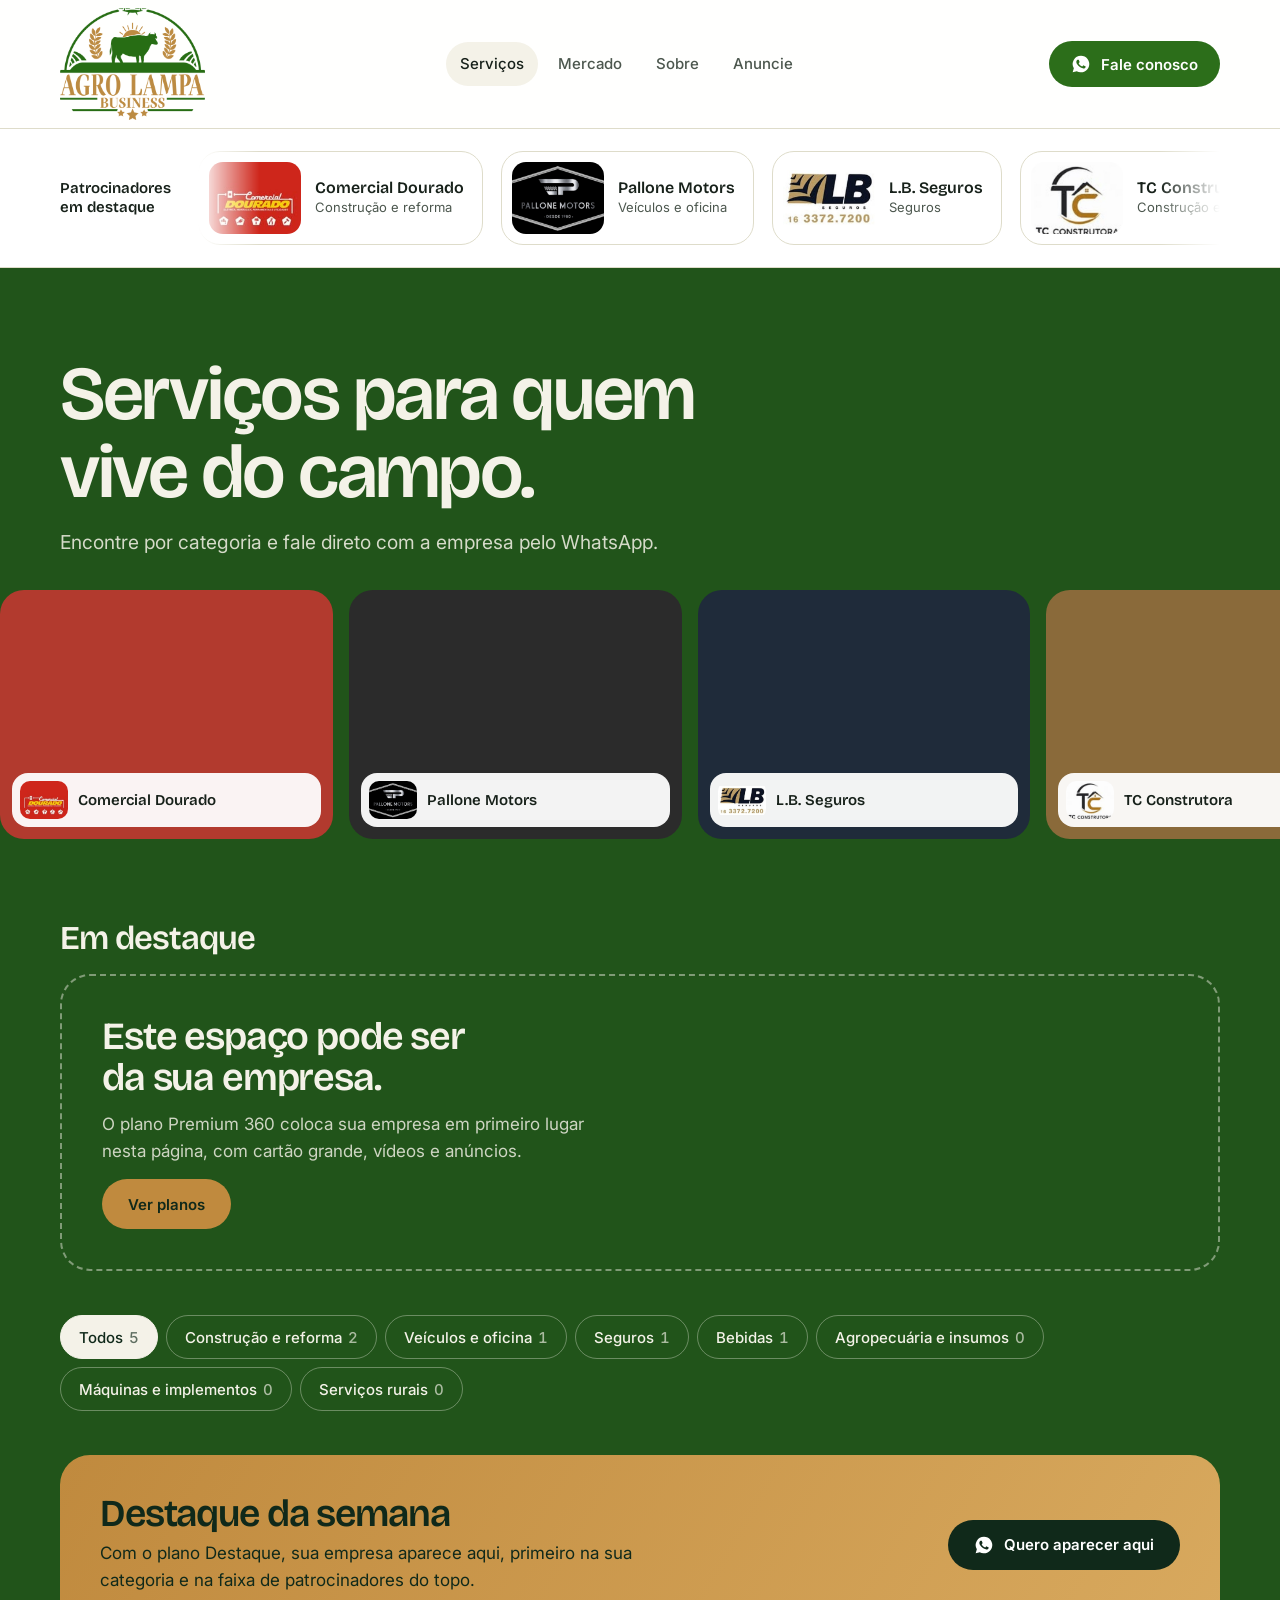
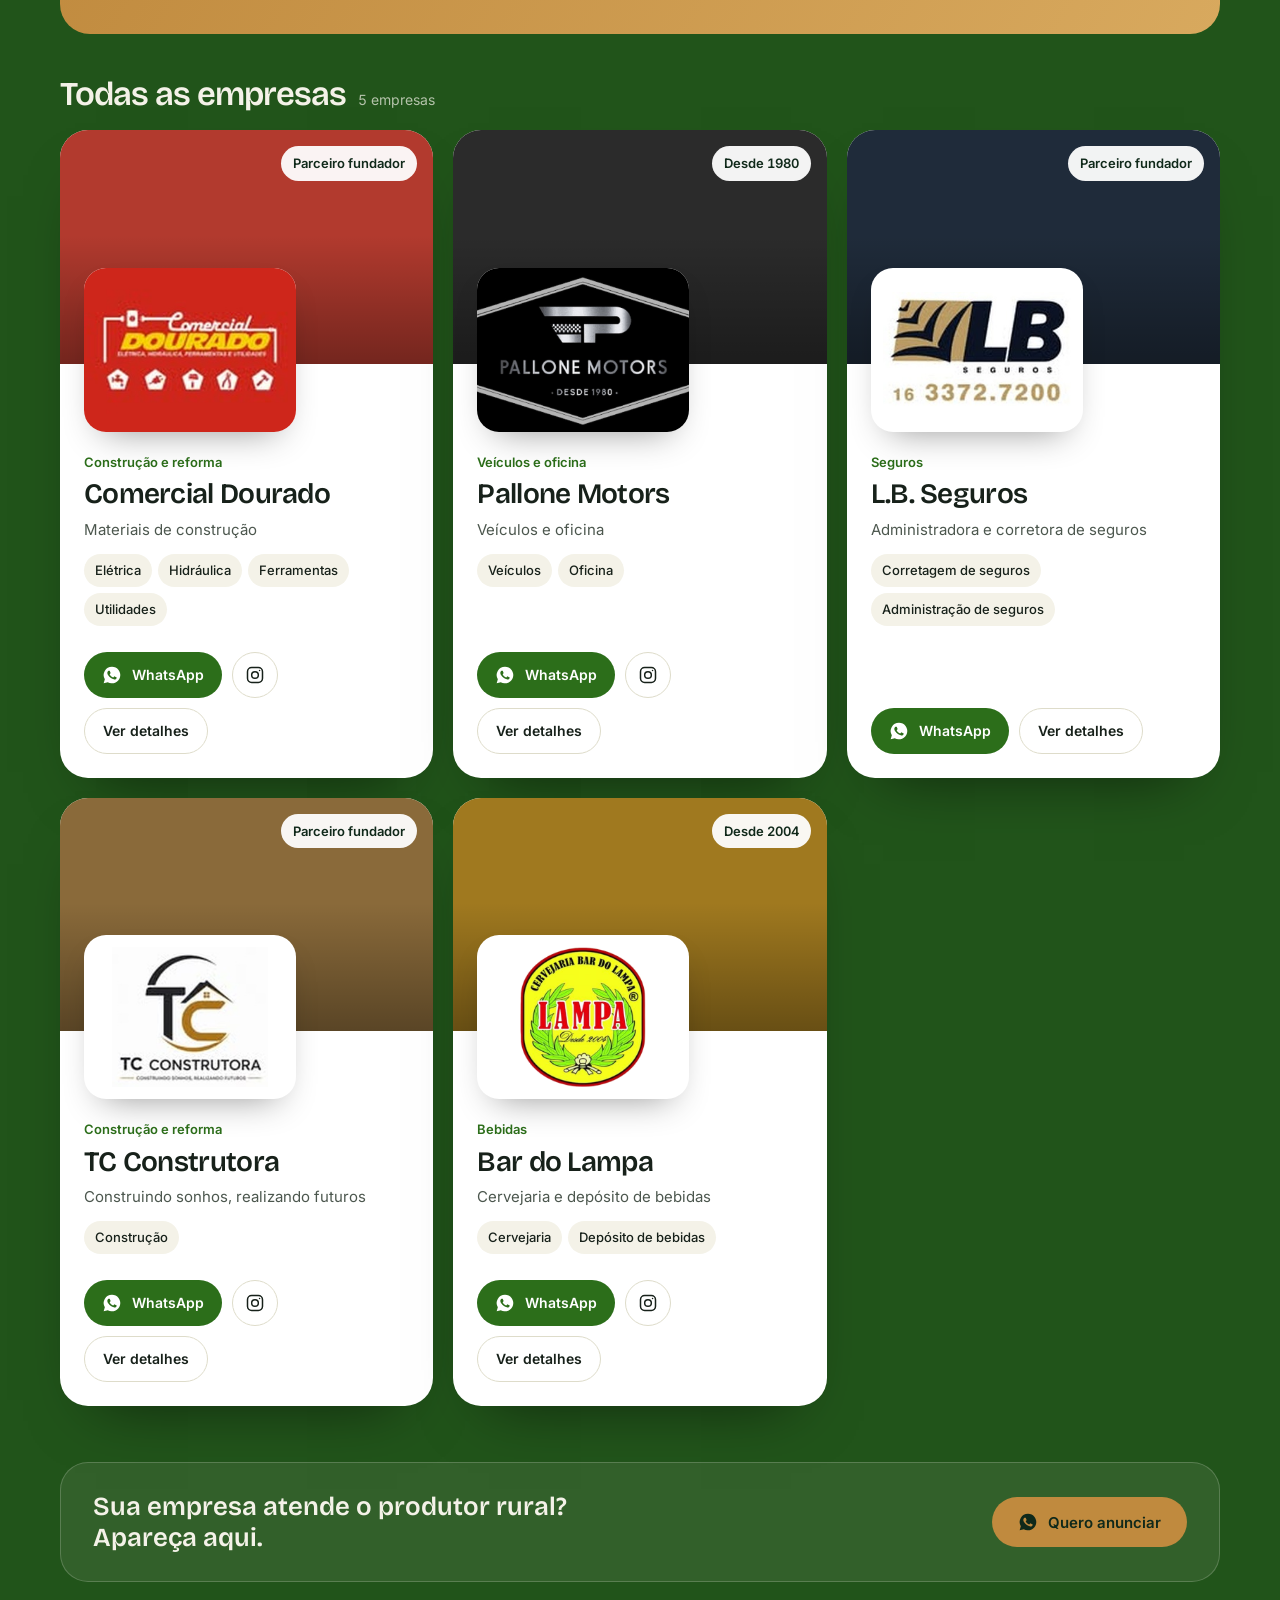
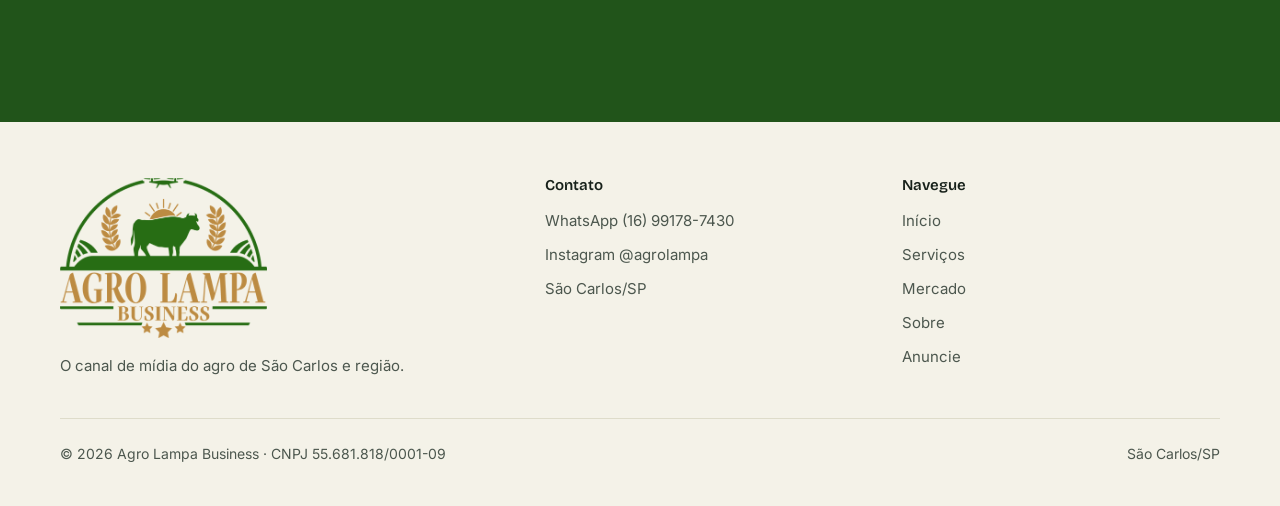
==== servicos.html @ 6b7b5abd "Site em várias páginas: início com carrossel e categorias, /servicos com patrocinadores e fotos, /me" ====
<!doctype html>
<html lang="pt-BR">
<head>
<meta charset="utf-8">
<meta name="viewport" content="width=device-width, initial-scale=1">
<title>Serviços — Agro Lampa Business</title>
<meta name="description" content="Empresas de São Carlos que atendem o produtor rural, por categoria: construção, veículos, seguros, bebidas e mais. Fale direto pelo WhatsApp.">
<meta property="og:title" content="Serviços — Agro Lampa Business">
<meta property="og:description" content="Empresas de São Carlos que atendem o produtor rural, por categoria: construção, veículos, seguros, bebidas e mais. Fale direto pelo WhatsApp.">
<meta property="og:url" content="https://www.agrolampa.com.br/servicos">
<meta property="og:type" content="website">
<meta property="og:image" content="https://www.agrolampa.com.br/img/logo.png">
<meta name="theme-color" content="#ffffff">
<link rel="canonical" href="https://www.agrolampa.com.br/servicos">
<link rel="icon" type="image/png" href="img/logo.png">
<link rel="preconnect" href="https://fonts.googleapis.com">
<link rel="preconnect" href="https://fonts.gstatic.com" crossorigin>
<link href="https://fonts.googleapis.com/css2?family=Bricolage+Grotesque:opsz,wght@12..96,400;12..96,500;12..96,600;12..96,700&family=Inter:wght@400;500;600&display=swap" rel="stylesheet">
<link rel="stylesheet" href="sites-incriveis.css">
<link rel="stylesheet" href="estilo.css">
<script src="sites-incriveis.js" defer></script>
</head>
<body>
<svg width="0" height="0" style="position:absolute" aria-hidden="true">
  <symbol id="i-zap" viewBox="0 0 24 24"><path fill="currentColor" d="M12 2a10 10 0 0 0-8.6 15.1L2 22l5-1.3A10 10 0 1 0 12 2Zm5.3 14.1c-.2.6-1.3 1.2-1.8 1.2-.5.1-1 .1-3.3-.8-2.8-1.1-4.5-3.9-4.7-4.1-.1-.2-1.1-1.5-1.1-2.9s.7-2.1 1-2.4c.3-.3.6-.3.8-.3h.6c.2 0 .4 0 .6.5l.8 2c.1.2.1.4 0 .5l-.4.6-.4.4c-.1.2-.3.3-.1.6.2.3.8 1.3 1.6 2.1 1.1 1 2 1.3 2.3 1.4.3.1.5.1.6-.1l.8-1c.2-.3.4-.2.6-.1l1.9.9c.3.1.5.2.5.3.1.2.1.7-.2 1.2Z"/></symbol>
  <symbol id="i-insta" viewBox="0 0 24 24"><g fill="none" stroke="currentColor" stroke-width="1.8"><rect x="3" y="3" width="18" height="18" rx="5"/><circle cx="12" cy="12" r="4"/><circle cx="17.5" cy="6.5" r=".9" fill="currentColor" stroke="none"/></g></symbol>
  <symbol id="i-tel" viewBox="0 0 24 24"><path fill="none" stroke="currentColor" stroke-width="1.8" stroke-linejoin="round" d="M5 4h4l2 5-2.5 1.5a11 11 0 0 0 5 5L15 13l5 2v4a2 2 0 0 1-2 2A16 16 0 0 1 3 6a2 2 0 0 1 2-2Z"/></symbol>
  <symbol id="i-mail" viewBox="0 0 24 24"><g fill="none" stroke="currentColor" stroke-width="1.8"><rect x="3" y="5" width="18" height="14" rx="3"/><path d="m4 7 8 6 8-6"/></g></symbol>
  <symbol id="i-seta" viewBox="0 0 24 24"><path fill="none" stroke="currentColor" stroke-width="2" stroke-linecap="round" stroke-linejoin="round" d="M5 12h14M13 6l6 6-6 6"/></symbol>
  <symbol id="i-x" viewBox="0 0 24 24"><path fill="none" stroke="currentColor" stroke-width="2" stroke-linecap="round" d="M6 6l12 12M18 6 6 18"/></symbol>
  <symbol id="i-ok" viewBox="0 0 24 24"><path fill="none" stroke="currentColor" stroke-width="2.2" stroke-linecap="round" stroke-linejoin="round" d="m5 12 5 5L20 7"/></symbol>
</svg>

<header class="topo">
  <div class="wrap">
    <a class="marca" href="index.html" aria-label="Agro Lampa Business — início"><img src="img/logo.png" alt="Agro Lampa Business" width="162" height="112"></a>
    <nav aria-label="Principal">
      <ul class="menu">
        <li><a href="servicos.html" aria-current="page">Serviços</a></li>
        <li><a href="mercado.html">Mercado</a></li>
        <li><a href="sobre.html">Sobre</a></li>
        <li><a href="sobre.html#anuncie">Anuncie</a></li>
      </ul>
    </nav>
    <a class="btn btn-folha" href="https://wa.me/5516991787430?text=Ol%C3%A1!%20Vim%20pelo%20site%20do%20Agro%20Lampa." target="_blank" rel="noopener"><svg class="icone"><use href="#i-zap"/></svg>Fale conosco</a>
  </div>
</header>

<main>
<section class="faixa-patro" aria-label="Patrocinadores">
  <div class="wrap">
    <p class="faixa-rotulo">Patrocinadores em destaque</p>
    <div class="faixa-janela"><div class="faixa-trilha" id="faixa-trilha"></div></div>
  </div>
</section>

<section class="cabeca">
  <div class="wrap">
    <h1 data-fx="palavras">Serviços para quem vive do campo.</h1>
    <p data-fx="subir" data-fx-atraso="300">Encontre por categoria e fale direto com a empresa pelo WhatsApp.</p>
  </div>
</section>
<div class="fotos-passando" aria-label="Fotos dos parceiros"><div class="trilha-fotos" id="trilha-fotos"></div></div>

<section class="servicos" id="servicos">
  <div class="wrap">
    <div class="bloco-destaque" id="bloco-destaque"></div>
    <div class="filtros" id="filtros" role="group" aria-label="Filtrar por categoria"></div>
    <div class="meio" id="meio-destaque"></div>
    <div class="titulo-bloco"><h3 id="titulo-lista">Todas as empresas</h3><span id="conta-lista"></span></div>
    <div id="lista-servicos"></div>
    <div class="convite">
      <p>Sua empresa atende o produtor rural? Apareça aqui.</p>
      <a class="btn btn-ouro" href="https://wa.me/5516991787430?text=Ol%C3%A1!%20Quero%20anunciar%20minha%20empresa%20no%20Agro%20Lampa." target="_blank" rel="noopener"><svg class="icone"><use href="#i-zap"/></svg>Quero anunciar</a>
    </div>
  </div>
</section>
</main>

<footer class="rodape">
  <div class="wrap">
    <div>
      <img src="img/logo.png" alt="Agro Lampa Business" width="174" height="120">
      <p>O canal de mídia do agro de São Carlos e região.</p>
    </div>
    <div>
      <h4>Contato</h4>
      <ul>
        <li><a href="https://wa.me/5516991787430" target="_blank" rel="noopener">WhatsApp (16) 99178-7430</a></li>
        <li><a href="https://instagram.com/agrolampa" target="_blank" rel="noopener">Instagram @agrolampa</a></li>
        <li>São Carlos/SP</li>
      </ul>
    </div>
    <div>
      <h4>Navegue</h4>
      <ul>
        <li><a href="index.html">Início</a></li>
        <li><a href="servicos.html">Serviços</a></li>
        <li><a href="mercado.html">Mercado</a></li>
        <li><a href="sobre.html">Sobre</a></li>
        <li><a href="sobre.html#anuncie">Anuncie</a></li>
      </ul>
    </div>
    <div class="base">
      <span>© 2026 Agro Lampa Business · CNPJ 55.681.818/0001-09</span>
      <span>São Carlos/SP</span>
    </div>
  </div>
</footer>

<a class="zap-fixo" href="https://wa.me/5516991787430?text=Ol%C3%A1!%20Vim%20pelo%20site%20do%20Agro%20Lampa." target="_blank" rel="noopener" aria-label="Falar no WhatsApp"><svg><use href="#i-zap"/></svg></a>
<div id="fichas"></div>
<script src="parceiros.js"></script>
<script src="site.js"></script>
</body>
</html>
---- sites-incriveis.css ----
/*!
 * Sites Incríveis — estilos do motor
 * © 2026 Enzo Barbatto — Sparo Automações. Uso conforme LICENCA.md.
 */
[data-fx="surgir"],
[data-fx="subir"],
[data-fx="esquerda"],
[data-fx="direita"],
[data-fx="crescer"] {
  opacity: 0;
  transition: opacity 0.9s cubic-bezier(0.22, 1, 0.36, 1),
              transform 0.9s cubic-bezier(0.22, 1, 0.36, 1);
  will-change: opacity, transform;
}
[data-fx="subir"]    { transform: translateY(36px); }
[data-fx="esquerda"] { transform: translateX(-48px); }
[data-fx="direita"]  { transform: translateX(48px); }
[data-fx="crescer"]  { transform: scale(0.92); }
[data-fx].fx-em-cena { opacity: 1; transform: none; }

[data-fx="palavras"] .fx-palavra {
  display: inline-block;
  opacity: 0;
  transform: translateY(0.6em);
  transition: opacity 0.55s ease-out, transform 0.55s cubic-bezier(0.22, 1, 0.36, 1);
}
[data-fx="palavras"].fx-em-cena .fx-palavra { opacity: 1; transform: none; }
[data-fx="palavras"] { opacity: 1; }

[data-fx="digitar"] { opacity: 1; }
.fx-digitando::after {
  content: "";
  display: inline-block;
  width: 0.08em;
  height: 1em;
  margin-left: 0.06em;
  background: currentColor;
  vertical-align: -0.12em;
  animation: fx-cursor 0.8s steps(2, jump-none) infinite;
}
@keyframes fx-cursor { 50% { opacity: 0; } }

[data-fx="contar"] { opacity: 1; font-variant-numeric: tabular-nums; }

[data-fx-fixa] { position: relative; }
.fx-palco {
  position: sticky;
  top: 0;
  height: 100vh;
  height: 100dvh;
  overflow: hidden;
  display: flex;
  align-items: center;
  justify-content: center;
}
[data-fx="trilho"] { display: flex; flex-wrap: nowrap; will-change: transform; }
[data-fx="rolar-video"] { width: 100%; height: 100%; object-fit: cover; }

[data-fx-etapas] .fx-etapa { opacity: 0; transition: opacity 0.45s ease; }
[data-fx-etapas="2"][data-etapa="1"] .fx-etapa:nth-of-type(1),
[data-fx-etapas="2"][data-etapa="2"] .fx-etapa:nth-of-type(2),
[data-fx-etapas="3"][data-etapa="1"] .fx-etapa:nth-of-type(1),
[data-fx-etapas="3"][data-etapa="2"] .fx-etapa:nth-of-type(2),
[data-fx-etapas="3"][data-etapa="3"] .fx-etapa:nth-of-type(3),
[data-fx-etapas="4"][data-etapa="1"] .fx-etapa:nth-of-type(1),
[data-fx-etapas="4"][data-etapa="2"] .fx-etapa:nth-of-type(2),
[data-fx-etapas="4"][data-etapa="3"] .fx-etapa:nth-of-type(3),
[data-fx-etapas="4"][data-etapa="4"] .fx-etapa:nth-of-type(4),
[data-fx-etapas="5"][data-etapa="1"] .fx-etapa:nth-of-type(1),
[data-fx-etapas="5"][data-etapa="2"] .fx-etapa:nth-of-type(2),
[data-fx-etapas="5"][data-etapa="3"] .fx-etapa:nth-of-type(3),
[data-fx-etapas="5"][data-etapa="4"] .fx-etapa:nth-of-type(4),
[data-fx-etapas="5"][data-etapa="5"] .fx-etapa:nth-of-type(5) { opacity: 1; }

.fx-fundo-ativo body {
  background: var(--fx-fundo, inherit);
  color: var(--fx-tinta, inherit);
  transition: background 0.7s ease, color 0.7s ease;
}

[data-fx-paralaxe],
[data-fx-mouse],
[data-fx-x], [data-fx-y], [data-fx-escala], [data-fx-giro], [data-fx-opacidade] { will-change: transform; }
[data-fx-mouse] { transition: transform 0.25s ease-out; }

.fx-reduzido [data-fx] { opacity: 1 !important; transform: none !important; transition: none !important; }
.fx-reduzido [data-fx="palavras"] .fx-palavra { opacity: 1; transform: none; transition: none; }
.fx-reduzido .fx-palco { position: static; height: auto; overflow: visible; }
.fx-reduzido [data-fx-etapas] .fx-etapa {
  opacity: 1;
  position: static !important;
  grid-area: auto !important;
  margin: 24px 0;
}
.fx-reduzido [data-fx="trilho"] { flex-wrap: wrap; transform: none !important; }
---- estilo.css ----
/* Mundo: manhã no campo. Página clara e luminosa; o verde e o dourado do logo carregam a marca.
   Curva: foto → claro → amanhecer → campo verde (parceiros) → branco → claro → floresta → claro */
:root{
  --canvas:#f4f2e8; --branco:#ffffff; --tinta:#17211a; --tinta-suave:#4c574e; --linha:#dedcca;
  --folha:#2c6e1a; --folha-escura:#1f5212; --campo:#21541a; --floresta:#10291a;
  --ouro:#c08a3e; --ouro-claro:#f3e5c6; --creme-texto:#f4f2e8;
  --display:'Bricolage Grotesque', 'Segoe UI', system-ui, sans-serif;
  --sans:'Inter', ui-sans-serif, system-ui, -apple-system, 'Segoe UI', Roboto, sans-serif;
  --max:1240px; --gutter:clamp(16px,4vw,40px);
  --ease:cubic-bezier(.22,1,.36,1);
}
*{box-sizing:border-box;margin:0;padding:0}
html{scroll-behavior:smooth;scroll-padding-top:128px}
@media (prefers-reduced-motion:reduce){html{scroll-behavior:auto}}
body{background:var(--canvas);color:var(--tinta);font-family:var(--sans);font-size:17px;line-height:1.6;-webkit-font-smoothing:antialiased;overflow-x:hidden}
::selection{background:var(--ouro-claro);color:var(--floresta)}
img{display:block;max-width:100%}
main{overflow-x:clip}
a{color:inherit;text-underline-offset:4px}
:focus-visible{outline:3px solid var(--ouro);outline-offset:3px;border-radius:6px}
.wrap{max-width:var(--max);margin:0 auto;padding-left:max(var(--gutter), env(safe-area-inset-left,0px));padding-right:max(var(--gutter), env(safe-area-inset-right,0px))}
h1,h2,h3{font-family:var(--display);font-weight:600;letter-spacing:-.03em;line-height:1.02;text-wrap:balance}
h2{font-size:clamp(36px,5.2vw,68px)}
.lead{font-size:clamp(17px,1.5vw,20px);line-height:1.55;max-width:58ch;color:var(--tinta-suave)}
.icone{width:20px;height:20px;flex:none}

/* Botões */
.btn{display:inline-flex;align-items:center;justify-content:center;gap:10px;border-radius:100px;padding:14px 26px;min-height:50px;font:600 15px/1 var(--sans);text-decoration:none;border:0;cursor:pointer;transition:background .25s ease,transform .25s var(--ease),box-shadow .25s ease}
.btn:hover{transform:translateY(-2px)}
.btn-folha{background:var(--folha);color:#fff}
.btn-folha:hover{background:var(--folha-escura);box-shadow:0 10px 24px -10px rgba(31,82,18,.55)}
.btn-ouro{background:var(--ouro);color:var(--floresta)}
.btn-ouro:hover{background:#d39d52;box-shadow:0 10px 24px -10px rgba(192,138,62,.6)}
.btn-claro{background:rgba(255,255,255,.14);color:#fff;border:1px solid rgba(255,255,255,.55);backdrop-filter:blur(6px)}
.btn-claro:hover{background:rgba(255,255,255,.24)}
.btn-linha{background:transparent;color:var(--tinta);border:1px solid var(--linha)}
.btn-linha:hover{border-color:var(--tinta)}
.redondo{width:50px;min-width:50px;padding:0}

/* Cabeçalho branco com o logo original */
.topo{position:sticky;top:0;z-index:40;background:rgba(255,255,255,.94);backdrop-filter:saturate(1.4) blur(10px);border-bottom:1px solid var(--linha)}
.topo .wrap{display:flex;align-items:center;justify-content:space-between;gap:24px;height:128px}
.marca img{height:112px;width:auto;transition:transform .3s var(--ease)}
.marca:hover img{transform:scale(1.03)}
.menu{display:flex;gap:6px;list-style:none}
.menu a{display:block;padding:10px 14px;border-radius:100px;text-decoration:none;font-size:15px;font-weight:500;color:var(--tinta-suave);transition:background .2s ease,color .2s ease}
.menu a:hover{background:var(--canvas);color:var(--tinta)}
.topo .btn{min-height:46px;padding:12px 22px}
@media (max-width:920px){.menu{display:none}.topo .wrap{height:100px}.marca img{height:86px}.topo .btn{padding:10px 16px;font-size:14px;min-height:42px}}

/* 1 — Abertura */
.abertura{position:relative;min-height:min(820px,calc(100svh - 128px));display:flex;align-items:flex-end;overflow:hidden;color:#fff;background:linear-gradient(160deg,#6f7d45,#2f4a1d)}
.abertura-foto{position:absolute;inset:-10% 0;width:100%;height:120%;object-fit:cover}
.abertura::after{content:"";position:absolute;inset:auto 0 0;height:78%;background:linear-gradient(to top,rgba(9,24,12,.82),rgba(9,24,12,0));pointer-events:none}
.abertura .descer{bottom:18px}
.abertura .wrap{position:relative;z-index:1;width:100%;padding-block:clamp(48px,9vh,96px)}
.abertura h1{font-size:clamp(46px,7.4vw,104px);max-width:12ch;line-height:.98}
.abertura p{font-size:clamp(17px,1.6vw,21px);max-width:44ch;margin:24px 0 32px;color:rgba(255,255,255,.9)}
.acoes{display:flex;flex-wrap:wrap;gap:12px}

/* 2 — O que é */
.oque{padding-block:clamp(80px,11vw,140px)}
.oque-grade{display:grid;grid-template-columns:1fr 1fr;gap:clamp(40px,6vw,96px);align-items:center}
.oque h2{margin-bottom:24px;max-width:13ch}
.pilares{list-style:none;margin-top:40px;border-top:1px solid var(--linha)}
.pilares li{display:grid;grid-template-columns:52px 1fr;gap:18px;align-items:start;padding:22px 0;border-bottom:1px solid var(--linha)}
.pilares .ico{width:52px;height:52px;border-radius:16px;background:var(--branco);display:grid;place-items:center;color:var(--folha)}
.pilares .ico svg{width:24px;height:24px}
.pilares h3{font-size:22px;letter-spacing:-.02em;margin-bottom:4px}
.pilares p{color:var(--tinta-suave);font-size:16px}
.oque-midia{position:relative;border-radius:32px;overflow:hidden;aspect-ratio:4/5;max-width:100%;background:linear-gradient(160deg,#8a9a58,#3c5c22)}
.oque-midia img{width:100%;height:100%;object-fit:cover}
.selo-insta{position:absolute;left:20px;bottom:20px;right:20px;display:flex;align-items:center;gap:14px;background:rgba(255,255,255,.95);border-radius:20px;padding:14px 18px;text-decoration:none;box-shadow:0 18px 40px -20px rgba(0,0,0,.45)}
.selo-insta img{width:52px;height:52px;object-fit:contain}
.selo-insta b{display:block;font-size:16px}
.selo-insta span{font-size:14px;color:var(--tinta-suave)}
@media (max-width:900px){.oque-grade{grid-template-columns:1fr}.oque-midia{aspect-ratio:4/3}}

/* 3 — Amanhecer: foto real que clareia e sobe com a rolagem */
.amanhecer .fx-palco{display:block;background:#1d2a1c}
.nascer{position:absolute;inset:0;width:100%;height:100%;object-fit:cover;transform-origin:50% 70%;
  transform:translateY(calc((1 - var(--progresso,0)) * 10%)) scale(calc(1.22 - var(--progresso,0) * .22));
  filter:brightness(calc(.42 + var(--progresso,0) * .63)) saturate(calc(.7 + var(--progresso,0) * .45))}
.amanhecer .fx-palco::before{content:"";position:absolute;inset:0;z-index:1;pointer-events:none;
  background:linear-gradient(to bottom,rgba(10,22,14,.62),rgba(10,22,14,0) 45%);opacity:calc(1 - var(--progresso,0) * .45)}
.amanhecer .fx-palco::after{content:"";position:absolute;inset:auto 0 0;height:26%;z-index:1;pointer-events:none;background:linear-gradient(to bottom,rgba(33,84,26,0),var(--campo))}
.amanhecer .wrap{position:relative;z-index:3;padding-top:clamp(56px,12vh,120px);text-align:center;color:#fff}
.amanhecer h2{margin:0 auto;max-width:14ch;text-shadow:0 2px 30px rgba(0,0,0,.35)}
.amanhecer p{margin:20px auto 0;max-width:46ch;font-size:clamp(17px,1.5vw,20px);color:rgba(255,255,255,.9);text-shadow:0 1px 16px rgba(0,0,0,.4)}
.previa-logos{position:absolute;z-index:3;left:0;right:0;bottom:clamp(84px,14vh,130px);display:flex;justify-content:center;gap:clamp(10px,2vw,18px);flex-wrap:wrap;padding-inline:16px}
.previa-logos span{width:clamp(54px,8vw,96px);aspect-ratio:1;border-radius:20px;background:#fff;display:grid;place-items:center;padding:8px;box-shadow:0 16px 36px -16px rgba(0,0,0,.55);overflow:hidden}
.previa-logos span.cheio{padding:0}
.previa-logos img{width:100%;height:100%;object-fit:contain}
.previa-logos span.cheio img{object-fit:cover}
/* Seta pequena para descer */
.descer{position:absolute;z-index:4;left:50%;bottom:clamp(20px,4vh,36px);transform:translateX(-50%);display:flex;flex-direction:column;align-items:center;gap:6px;color:#fff;text-decoration:none;font-size:13px;font-weight:500;opacity:.9}
.descer svg{width:18px;height:18px;animation:descer 1.8s var(--ease) infinite}
.descer:hover{opacity:1}
@keyframes descer{0%,100%{transform:translateY(0)}50%{transform:translateY(5px)}}
@media (prefers-reduced-motion:reduce){.descer svg{animation:none}}
.fx-reduzido .amanhecer{--progresso:1}
.fx-reduzido .amanhecer .fx-palco{min-height:92vh;position:relative}

/* Detalhes do parceiro */
dialog.ficha{border:0;padding:0;border-radius:28px;width:min(640px,calc(100vw - 32px));max-height:calc(100svh - 32px);margin:auto;color:var(--tinta);background:var(--branco);box-shadow:0 40px 90px -30px rgba(0,0,0,.6)}
dialog.ficha::backdrop{background:rgba(10,24,14,.55);backdrop-filter:blur(4px)}
dialog.ficha[open]{animation:abrir .45s var(--ease)}
@keyframes abrir{from{opacity:0;transform:translateY(24px) scale(.98)}}
.ficha-topo{display:flex;align-items:center;gap:20px;padding:28px 28px 0}
.ficha-topo .p-logo{margin:0;width:132px;height:104px;box-shadow:none;border:1px solid var(--linha)}
.ficha-topo h3{font-size:30px}
.ficha-topo small{color:var(--tinta-suave);font-size:14px}
.ficha-corpo .chips li{background:var(--canvas)}
.ficha-corpo{padding:20px 28px 28px;display:grid;gap:18px}
.ficha-corpo p{color:var(--tinta-suave)}
.contatos{list-style:none;display:grid;gap:10px}
.contatos li{display:flex;align-items:center;gap:12px;padding:14px 16px;border-radius:16px;background:var(--canvas)}
.contatos a{font-weight:600;text-decoration:none}
.contatos a:hover{text-decoration:underline}
.contatos small{display:block;font-size:13px;color:var(--tinta-suave)}
.fechar{position:absolute;top:14px;right:14px;width:44px;height:44px;border-radius:50%;border:0;background:var(--canvas);cursor:pointer;display:grid;place-items:center}
.fechar:hover{background:var(--linha)}
@media (prefers-reduced-motion:reduce){dialog.ficha[open]{animation:none}}

/* 5 — Como funciona: mídia fixa + passos */
.como{background:var(--branco);padding-block:clamp(88px,11vw,140px)}
.como-intro{display:flex;justify-content:space-between;align-items:flex-end;gap:32px;flex-wrap:wrap;margin-bottom:clamp(40px,6vw,72px)}
.como-intro h2{max-width:12ch}
.como-intro p{max-width:40ch}
.como-grade{display:grid;grid-template-columns:1.05fr 1fr;gap:clamp(32px,6vw,88px);align-items:start}
.como-midia{position:sticky;top:152px;aspect-ratio:4/5;max-width:100%;border-radius:32px;overflow:hidden;background:linear-gradient(160deg,#c9b27e,#58702f)}
.como-midia img{position:absolute;inset:0;width:100%;height:100%;object-fit:cover;opacity:0;transform:scale(1.08);filter:saturate(.8);transition:opacity .8s var(--ease),transform 1.4s var(--ease),filter .8s ease}
.como-midia img.ativa{opacity:1;transform:none;filter:none}
.como-marcador{position:absolute;z-index:2;left:20px;bottom:20px;display:flex;gap:6px}
.como-marcador i{width:28px;height:4px;border-radius:4px;background:rgba(255,255,255,.45);transition:background .4s ease,width .4s var(--ease)}
.como-marcador i.ativa{background:#fff;width:48px}
.passos{list-style:none}
.passo{min-height:62vh;display:flex;flex-direction:column;justify-content:center;padding-block:32px;border-top:1px solid var(--linha);opacity:.38;transition:opacity .5s ease}
.passo:last-child{min-height:48vh}
.passo.ativo{opacity:1}
.passo-num{font-family:var(--display);font-size:15px;font-weight:600;color:var(--folha);font-variant-numeric:tabular-nums;letter-spacing:.02em}
.passo h3{font-size:clamp(30px,3.4vw,44px);margin:10px 0 14px}
.passo p{color:var(--tinta-suave);max-width:44ch;font-size:18px}
.passo-img{display:none}
@media (max-width:900px){
  .como-grade{grid-template-columns:1fr}
  .como-midia{display:none}
  .passo{min-height:0;opacity:1;padding-block:28px}
  .passo-img{display:block;aspect-ratio:16/10;max-width:100%;border-radius:22px;overflow:hidden;margin-bottom:20px;background:linear-gradient(160deg,#c9b27e,#58702f)}
  .passo-img img{width:100%;height:100%;object-fit:cover}
}
.fx-reduzido .passo{opacity:1}

/* 6 — Mercado */
.mercado{padding-block:clamp(88px,11vw,140px)}
.mercado-topo{display:grid;grid-template-columns:1.1fr .9fr;gap:clamp(32px,5vw,72px);align-items:end;margin-bottom:40px}
.mercado-topo h2{max-width:13ch}
.ao-vivo{display:grid;grid-template-columns:1fr 1.4fr;gap:20px;margin-bottom:20px}
.painel{background:var(--branco);border-radius:28px;padding:28px;display:flex;flex-direction:column;gap:14px;min-width:0}
.painel h3{font-size:24px;letter-spacing:-.02em}
.painel .nota{font-size:14px;color:var(--tinta-suave)}
.pulso{display:inline-flex;align-items:center;gap:8px;font-size:13px;font-weight:600;color:var(--folha)}
.pulso::before{content:"";width:8px;height:8px;border-radius:50%;background:var(--folha);box-shadow:0 0 0 0 rgba(44,110,26,.5);animation:pulso 2s infinite}
@keyframes pulso{70%{box-shadow:0 0 0 10px rgba(44,110,26,0)}100%{box-shadow:0 0 0 0 rgba(44,110,26,0)}}
@media (prefers-reduced-motion:reduce){.pulso::before{animation:none}}
.tv{min-height:120px}
.indicadores{list-style:none;display:grid;grid-template-columns:1fr 1fr;gap:10px}
.indicadores a{display:flex;justify-content:space-between;align-items:center;gap:12px;padding:16px 18px;border-radius:16px;background:var(--canvas);text-decoration:none;font-weight:600;transition:background .2s ease}
.indicadores a:hover{background:var(--ouro-claro)}
.indicadores small{display:block;font-weight:400;font-size:13px;color:var(--tinta-suave)}
#cepea-widget:empty{display:none}
.bento{display:grid;grid-template-columns:repeat(6,1fr);grid-auto-rows:minmax(260px,auto);gap:20px}
.tema{position:relative;grid-column:span 2;border-radius:28px;overflow:hidden;color:#fff;text-decoration:none;display:flex;align-items:flex-end;min-height:260px;background:var(--tom,#4d6a2c);isolation:isolate}
.tema.largo{grid-column:span 4}
.tema.alto{grid-row:span 2}
.tema img{position:absolute;inset:0;width:100%;height:100%;object-fit:cover;z-index:-2;transition:transform .9s var(--ease)}
.tema::before{content:"";position:absolute;inset:0;z-index:-1;background:linear-gradient(to top,rgba(8,20,10,.85),rgba(8,20,10,.1) 65%)}
.tema:hover img{transform:scale(1.06)}
.tema-txt{padding:26px;display:grid;gap:6px}
.tema-fonte{font-size:13px;font-weight:600;color:var(--ouro-claro)}
.tema h3{font-size:clamp(24px,2.4vw,34px)}
.tema p{font-size:15px;color:rgba(255,255,255,.86);max-width:40ch}
.tema .seta{position:absolute;top:20px;right:20px;width:46px;height:46px;border-radius:50%;background:rgba(255,255,255,.92);color:var(--floresta);display:grid;place-items:center;transition:transform .4s var(--ease)}
.tema:hover .seta{transform:rotate(-45deg)}
@media (max-width:1000px){.mercado-topo,.ao-vivo{grid-template-columns:1fr}.bento{grid-template-columns:repeat(2,1fr)}.tema,.tema.largo{grid-column:span 1}.tema.alto{grid-row:auto}.tema.largo{grid-column:1/-1}}
@media (max-width:620px){.bento{grid-template-columns:1fr}.tema.largo{grid-column:auto}.indicadores{grid-template-columns:1fr}}

/* Fechamento / planos */
.fechamento{background:var(--floresta);color:var(--creme-texto);padding-block:clamp(96px,12vw,150px)}
.fechamento h2{font-size:clamp(42px,6.4vw,84px);max-width:13ch}
.fechamento .lead{color:rgba(244,242,232,.8);max-width:40ch}

/* Rodapé claro com o logo original */
.rodape{padding-block:56px 40px;font-size:15px;color:var(--tinta-suave)}
.rodape .wrap{display:grid;grid-template-columns:1.4fr 1fr 1fr;gap:40px}
.rodape img{height:160px;width:auto;margin-bottom:16px}
.rodape h4{font:600 15px/1 var(--display);color:var(--tinta);margin-bottom:16px}
.rodape ul{list-style:none;display:grid;gap:10px}
.rodape a{text-decoration:none}
.rodape a:hover{color:var(--tinta);text-decoration:underline}
.rodape .base{grid-column:1/-1;border-top:1px solid var(--linha);padding-top:24px;display:flex;justify-content:space-between;gap:12px;flex-wrap:wrap;font-size:14px}
@media (max-width:760px){.rodape .wrap{grid-template-columns:1fr}}

.zap-fixo{position:fixed;right:calc(16px + env(safe-area-inset-right,0px));bottom:calc(16px + env(safe-area-inset-bottom,0px));z-index:50;width:58px;height:58px;border-radius:50%;background:var(--folha);color:#fff;display:none;place-items:center;box-shadow:0 12px 28px -10px rgba(0,0,0,.5)}
.zap-fixo svg{width:28px;height:28px}
@media (max-width:760px){.zap-fixo{display:grid}}

/* Faixa de patrocinadores (logo abaixo da abertura) */
.faixa-patro{background:var(--branco);border-bottom:1px solid var(--linha);padding-block:22px;overflow:hidden}
.faixa-patro .wrap{display:flex;align-items:center;gap:28px}
.faixa-rotulo{flex:none;font:600 15px/1.25 var(--display);color:var(--tinta);max-width:11ch}
.faixa-janela{flex:1;min-width:0;overflow:hidden;-webkit-mask-image:linear-gradient(90deg,transparent,#000 6%,#000 94%,transparent);mask-image:linear-gradient(90deg,transparent,#000 6%,#000 94%,transparent)}
.faixa-trilha{display:flex;gap:18px;width:max-content;animation:faixa 32s linear infinite}
.faixa-patro:hover .faixa-trilha,.faixa-patro:focus-within .faixa-trilha{animation-play-state:paused}
@keyframes faixa{to{transform:translateX(calc(-50% - 9px))}}
.faixa-item{display:flex;align-items:center;gap:14px;padding:10px 18px 10px 10px;border:1px solid var(--linha);border-radius:22px;background:var(--branco);text-decoration:none;transition:border-color .2s ease,transform .3s var(--ease)}
.faixa-item:hover{border-color:var(--folha);transform:translateY(-2px)}
.faixa-item .fl{width:92px;height:72px;border-radius:14px;overflow:hidden;display:grid;place-items:center;background:var(--branco)}
.faixa-item .fl img{width:100%;height:100%;object-fit:contain}
.faixa-item .fl.cheio img{object-fit:cover}
.faixa-item b{display:block;font:600 16px/1.2 var(--display);white-space:nowrap}
.faixa-item small{display:block;font-size:13px;color:var(--tinta-suave);white-space:nowrap}
@media (max-width:760px){.faixa-rotulo{display:none}.faixa-item .fl{width:72px;height:56px}}
@media (prefers-reduced-motion:reduce){.faixa-trilha{animation:none}.faixa-janela{overflow-x:auto;-webkit-mask-image:none;mask-image:none}}

/* Serviços: diretório dos parceiros por categoria e plano */
.servicos{background:var(--campo);color:var(--creme-texto);padding-block:clamp(32px,5vw,56px) clamp(88px,11vw,140px);margin-top:-1px}
.servicos-topo{display:flex;justify-content:space-between;align-items:flex-end;gap:24px;flex-wrap:wrap;margin-bottom:28px}
.servicos-topo h2{max-width:14ch}
.servicos-topo p{max-width:42ch;color:rgba(244,242,232,.82);font-size:18px}
.filtros{display:flex;gap:8px;flex-wrap:wrap;margin-bottom:36px}
.filtro{border:1px solid rgba(244,242,232,.35);background:transparent;color:var(--creme-texto);border-radius:100px;padding:11px 18px;min-height:44px;font:500 15px/1 var(--sans);cursor:pointer;transition:background .2s ease,color .2s ease,border-color .2s ease}
.filtro span{opacity:.65;margin-left:6px;font-variant-numeric:tabular-nums}
.filtro:hover{border-color:var(--creme-texto)}
.filtro[aria-pressed="true"]{background:var(--creme-texto);color:var(--floresta);border-color:var(--creme-texto)}
.bloco-destaque{margin-bottom:44px}
.titulo-bloco{display:flex;align-items:baseline;gap:12px;margin-bottom:18px}
.titulo-bloco h3{font-size:clamp(24px,2.6vw,34px)}
.titulo-bloco span{font-size:14px;color:rgba(244,242,232,.7);font-variant-numeric:tabular-nums}
.grade-destaque{display:grid;grid-template-columns:repeat(auto-fit,minmax(min(100%,520px),1fr));gap:20px}
.destaque-card{display:grid;grid-template-columns:1fr 1.1fr;background:var(--branco);color:var(--tinta);border-radius:30px;overflow:hidden;min-height:340px;box-shadow:0 30px 60px -36px rgba(0,0,0,.6)}
.destaque-card .p-foto{aspect-ratio:auto;height:100%}
.destaque-card .p-corpo{padding:28px}
.destaque-card .p-logo{margin:0 0 8px;width:220px;height:150px;box-shadow:none;border:1px solid var(--linha)}
.vaga{display:flex;flex-direction:column;justify-content:center;gap:14px;border:2px dashed rgba(244,242,232,.45);border-radius:30px;padding:clamp(24px,3.4vw,40px);min-height:0}
.vaga h4{font:600 clamp(26px,3vw,40px)/1.05 var(--display);letter-spacing:-.03em;max-width:16ch}
.vaga p{color:rgba(244,242,232,.82);max-width:46ch}
.vaga .btn{align-self:flex-start}
.parceiro[hidden]{display:none}
.p-cat{font-size:13px;font-weight:600;color:var(--folha)}
.grade-cat{display:grid;grid-template-columns:repeat(auto-fill,minmax(min(100%,340px),1fr));gap:20px}
.parceiro{background:var(--branco);color:var(--tinta);border-radius:28px;overflow:hidden;display:flex;flex-direction:column;box-shadow:0 30px 60px -36px rgba(0,0,0,.6);transition:transform .45s var(--ease),box-shadow .45s var(--ease)}
.parceiro:hover{transform:translateY(-6px);box-shadow:0 40px 70px -34px rgba(0,0,0,.7)}
.parceiro.nivel-destaque{outline:3px solid var(--ouro);outline-offset:-3px}
.p-foto{position:relative;aspect-ratio:16/10;max-width:100%;overflow:hidden;background:var(--tom,#8a9a58)}
.p-foto>img{width:100%;height:100%;object-fit:cover;transition:transform .9s var(--ease)}
.parceiro:hover .p-foto>img,.destaque-card:hover .p-foto>img{transform:scale(1.05)}
.p-foto::after{content:"";position:absolute;inset:0;background:linear-gradient(to top,rgba(0,0,0,.35),rgba(0,0,0,0) 55%)}
.selos{position:absolute;z-index:1;top:16px;right:16px;display:flex;gap:6px;flex-wrap:wrap;justify-content:flex-end}
.selo{background:rgba(255,255,255,.94);color:var(--floresta);font-size:13px;font-weight:600;padding:7px 12px;border-radius:100px;font-variant-numeric:tabular-nums}
.selo.ouro{background:var(--ouro);color:var(--floresta)}
.p-logo{position:relative;z-index:2;margin:-96px 24px 0;width:212px;height:164px;border-radius:22px;background:var(--branco);display:grid;place-items:center;padding:12px;box-shadow:0 16px 36px -18px rgba(0,0,0,.45)}
.p-logo img{width:100%;height:100%;object-fit:contain;min-height:0}
.p-logo.cheio{padding:0;overflow:hidden}
.p-logo.cheio img{object-fit:cover}
.p-corpo{padding:20px 24px 24px;display:flex;flex-direction:column;gap:8px;flex:1}
.p-corpo h4{font:600 clamp(24px,2.2vw,30px)/1.05 var(--display);letter-spacing:-.025em}
.p-seg{color:var(--tinta-suave);font-size:15px}
.chips{display:flex;flex-wrap:wrap;gap:6px;list-style:none;margin-top:4px}
.chips li{font-size:13px;font-weight:500;padding:6px 11px;border-radius:100px;background:var(--canvas);color:var(--tinta)}
.p-acoes{display:flex;gap:10px;margin-top:auto;padding-top:18px;flex-wrap:wrap}
.p-acoes .btn{min-height:46px;padding:12px 18px;font-size:14px}
.p-acoes .redondo{width:46px;min-width:46px;padding:0}
.convite{margin-top:56px;display:flex;justify-content:space-between;align-items:center;gap:20px;flex-wrap:wrap;padding:28px 32px;border-radius:28px;background:rgba(244,242,232,.08);border:1px solid rgba(244,242,232,.2)}
.convite p{font:600 clamp(20px,2.2vw,26px)/1.2 var(--display);max-width:30ch}
@media (max-width:760px){.destaque-card{grid-template-columns:1fr}.destaque-card .p-foto{aspect-ratio:16/10}.destaque-card .p-logo{width:180px;height:124px}}
@media (max-width:620px){.p-logo{width:190px;height:148px;margin-top:-84px}}

/* Mercado: guia rápido */
.guia{display:grid;grid-template-columns:repeat(3,1fr);gap:20px;margin-bottom:20px}
.guia div{background:var(--branco);border-radius:24px;padding:24px}
.guia h3{font-size:20px;letter-spacing:-.02em;margin-bottom:8px}
.guia p{font-size:15px;color:var(--tinta-suave)}
.tema.meio{grid-column:span 3}
@media (max-width:1000px){.guia{grid-template-columns:1fr}.tema.meio{grid-column:span 1}}
@media (min-width:1001px){.indicadores{grid-template-columns:repeat(4,1fr)}.ao-vivo{grid-template-columns:1fr 2fr}}

/* Sobre */
.sobre{padding-block:clamp(88px,11vw,140px) 0}
.sobre-grade{display:grid;grid-template-columns:1fr 1fr;gap:clamp(32px,6vw,96px);align-items:start}
.sobre h2{max-width:12ch}
.sobre-texto{display:grid;gap:18px;font-size:18px;color:var(--tinta-suave);max-width:60ch}
.sobre-texto strong{color:var(--tinta)}
.fatos{list-style:none;display:grid;grid-template-columns:repeat(4,1fr);gap:16px;margin-top:clamp(40px,6vw,64px)}
.fatos li{background:var(--branco);border-radius:22px;padding:22px}
.fatos b{display:block;font:600 22px/1.15 var(--display);letter-spacing:-.02em;color:var(--tinta)}
.fatos span{font-size:14px;color:var(--tinta-suave)}
@media (max-width:900px){.sobre-grade{grid-template-columns:1fr}.fatos{grid-template-columns:1fr 1fr}}
@media (max-width:480px){.fatos{grid-template-columns:1fr}}

/* Planos */
.planos{display:grid;grid-template-columns:repeat(3,1fr);gap:20px;margin-top:clamp(40px,6vw,64px)}
.plano{background:rgba(244,242,232,.06);color:var(--creme-texto);border:1px solid rgba(244,242,232,.2);border-radius:28px;padding:32px;display:flex;flex-direction:column;gap:6px}
.plano.forte{background:var(--canvas);color:var(--tinta);border-color:var(--canvas)}
.plano h3{font-size:30px}
.plano .onde{font-size:14px;font-weight:600;color:var(--ouro)}
.plano.forte .onde{color:var(--folha)}
.plano .preco{opacity:.75;font-size:15px}
.plano ul{list-style:none;margin:18px 0 24px;display:grid;gap:12px}
.plano li{display:flex;gap:10px;align-items:flex-start;font-size:15px}
.plano li svg{width:18px;height:18px;color:var(--ouro);flex:none;margin-top:3px}
.plano.forte li svg{color:var(--folha)}
.plano .btn{margin-top:auto;align-self:flex-start}
.fechamento-topo{display:flex;justify-content:space-between;align-items:flex-end;gap:32px;flex-wrap:wrap}
@media (max-width:1000px){.planos{grid-template-columns:1fr}}

/* ===== v5: várias páginas ===== */
.menu a[aria-current="page"]{background:var(--canvas);color:var(--tinta)}

/* Abertura em carrossel */
.abertura .slide{position:absolute;inset:0;opacity:0;transition:opacity 1.2s ease}
.abertura .slide.ativo{opacity:1}
.abertura .slide img{width:100%;height:100%;object-fit:cover;transform:scale(1.08);transition:transform 7s linear}
.abertura .slide.ativo img{transform:scale(1)}
@media (prefers-reduced-motion:reduce){.abertura .slide img,.abertura .slide.ativo img{transform:none;transition:none}}
.abertura-rodape{display:flex;align-items:center;justify-content:space-between;gap:16px;flex-wrap:wrap;margin-top:36px}
.pontos{display:flex;gap:8px}
.pontos button{width:28px;height:28px;border:0;background:none;cursor:pointer;display:grid;place-items:center;padding:0}
.pontos button::before{content:"";width:22px;height:4px;border-radius:4px;background:rgba(255,255,255,.45);transition:background .3s ease,width .4s var(--ease)}
.pontos button[aria-current="true"]::before{background:#fff;width:36px}
.legenda{font-size:14px;color:rgba(255,255,255,.85)}

/* Categorias (página inicial) */
.categorias{background:var(--branco);padding-block:clamp(72px,9vw,120px)}
.categorias-topo{display:flex;justify-content:space-between;align-items:flex-end;gap:24px;flex-wrap:wrap;margin-bottom:clamp(32px,4vw,48px)}
.categorias-topo h2{max-width:14ch}
.grade-categorias{display:grid;grid-template-columns:repeat(4,1fr);gap:20px}
.cat-tile{display:flex;flex-direction:column;align-items:center;justify-content:center;gap:10px;text-align:center;min-height:180px;padding:28px 16px;border:1px solid var(--linha);border-radius:20px;background:var(--branco);text-decoration:none;transition:border-color .25s ease,transform .35s var(--ease),box-shadow .35s var(--ease)}
.cat-tile:hover{border-color:var(--folha);transform:translateY(-4px);box-shadow:0 22px 40px -28px rgba(31,82,18,.45)}
.cat-tile b{font:600 17px/1.25 var(--display);letter-spacing:-.01em;color:var(--tinta)}
.cat-tile small{font-size:13px;color:var(--tinta-suave)}
.cat-tile.ver-todos{background:var(--canvas)}
.cat-ico{width:56px;height:56px;fill:none;stroke:var(--tinta);stroke-width:2.2;stroke-linecap:round;stroke-linejoin:round}
.cat-ico .mancha{fill:var(--ouro-claro);stroke:none}
.cat-ico .ac{stroke:var(--folha)}
.cat-ico circle.ac{fill:var(--folha)}
.cat-tile:hover .mancha{fill:#ecd6a6}
@media (max-width:900px){.grade-categorias{grid-template-columns:repeat(2,1fr);gap:14px}.cat-tile{min-height:150px}}

/* Chamadas curtas na página inicial */
.chamadas{padding-block:clamp(72px,9vw,120px)}
.chamadas-grade{display:grid;grid-template-columns:1fr 1fr;gap:20px}
.chamada{position:relative;border-radius:30px;overflow:hidden;min-height:340px;display:flex;align-items:flex-end;color:#fff;text-decoration:none;background:var(--tom,#3d5a24);isolation:isolate}
.chamada img{position:absolute;inset:0;width:100%;height:100%;object-fit:cover;z-index:-2;transition:transform .9s var(--ease)}
.chamada::before{content:"";position:absolute;inset:0;z-index:-1;background:linear-gradient(to top,rgba(8,20,10,.85),rgba(8,20,10,.1) 65%)}
.chamada:hover img{transform:scale(1.05)}
.chamada div{padding:32px;display:grid;gap:10px}
.chamada h3{font-size:clamp(28px,3vw,40px)}
.chamada p{color:rgba(255,255,255,.88);max-width:40ch}
.chamada .ir{display:inline-flex;align-items:center;gap:8px;font-weight:600;color:var(--ouro-claro)}
@media (max-width:800px){.chamadas-grade{grid-template-columns:1fr}.chamada{min-height:280px}}

/* Cabeçalho das páginas internas */
.cabeca{background:var(--campo);color:var(--creme-texto);padding-block:clamp(48px,7vw,88px) 32px}
.cabeca h1{font-size:clamp(40px,6vw,76px);max-width:14ch}
.cabeca p{margin-top:16px;max-width:52ch;font-size:clamp(17px,1.5vw,20px);color:rgba(244,242,232,.85)}
.cabeca.clara{background:var(--canvas);color:var(--tinta)}
.cabeca.clara p{color:var(--tinta-suave)}

/* Fotos passando (página de serviços) */
.fotos-passando{background:var(--campo);padding-bottom:28px;overflow:hidden}
.trilha-fotos{display:flex;gap:16px;width:max-content;animation:faixa 48s linear infinite}
.fotos-passando:hover .trilha-fotos{animation-play-state:paused}
.foto-item{position:relative;width:clamp(240px,26vw,380px);aspect-ratio:4/3;border-radius:24px;overflow:hidden;background:var(--tom,#4d6a2c);flex:none}
.foto-item>img{width:100%;height:100%;object-fit:cover}
.foto-item figcaption{position:absolute;left:12px;right:12px;bottom:12px;display:flex;align-items:center;gap:10px;background:rgba(255,255,255,.94);color:var(--tinta);border-radius:16px;padding:8px 12px 8px 8px;font:600 15px/1.2 var(--display)}
.foto-item .fl{width:48px;height:38px;border-radius:10px;overflow:hidden;display:grid;place-items:center;flex:none}
.foto-item .fl img{width:100%;height:100%;object-fit:contain}
.foto-item .fl.cheio img{object-fit:cover}
@media (prefers-reduced-motion:reduce){.trilha-fotos{animation:none}.fotos-passando{overflow-x:auto}}

/* Serviços: meio da página */
.banner-meio{display:flex;justify-content:space-between;align-items:center;gap:24px;flex-wrap:wrap;padding:clamp(24px,3.4vw,40px);border-radius:30px;background:linear-gradient(120deg,var(--ouro),#d8a95e);color:var(--floresta)}
.banner-meio h3{font-size:clamp(26px,3vw,38px)}
.banner-meio p{max-width:52ch;margin-top:6px}
.banner-meio .btn{background:var(--floresta);color:#fff}
.meio{margin-block:44px}
.vazio{border:2px dashed rgba(244,242,232,.45);border-radius:30px;padding:clamp(28px,4vw,48px);display:grid;gap:12px;justify-items:start}
.vazio h4{font:600 clamp(24px,2.8vw,34px)/1.1 var(--display);letter-spacing:-.02em;max-width:22ch}
.vazio p{color:rgba(244,242,232,.82)}
.vazio[hidden]{display:none}
.faixa-patro.no-topo{border-top:0}
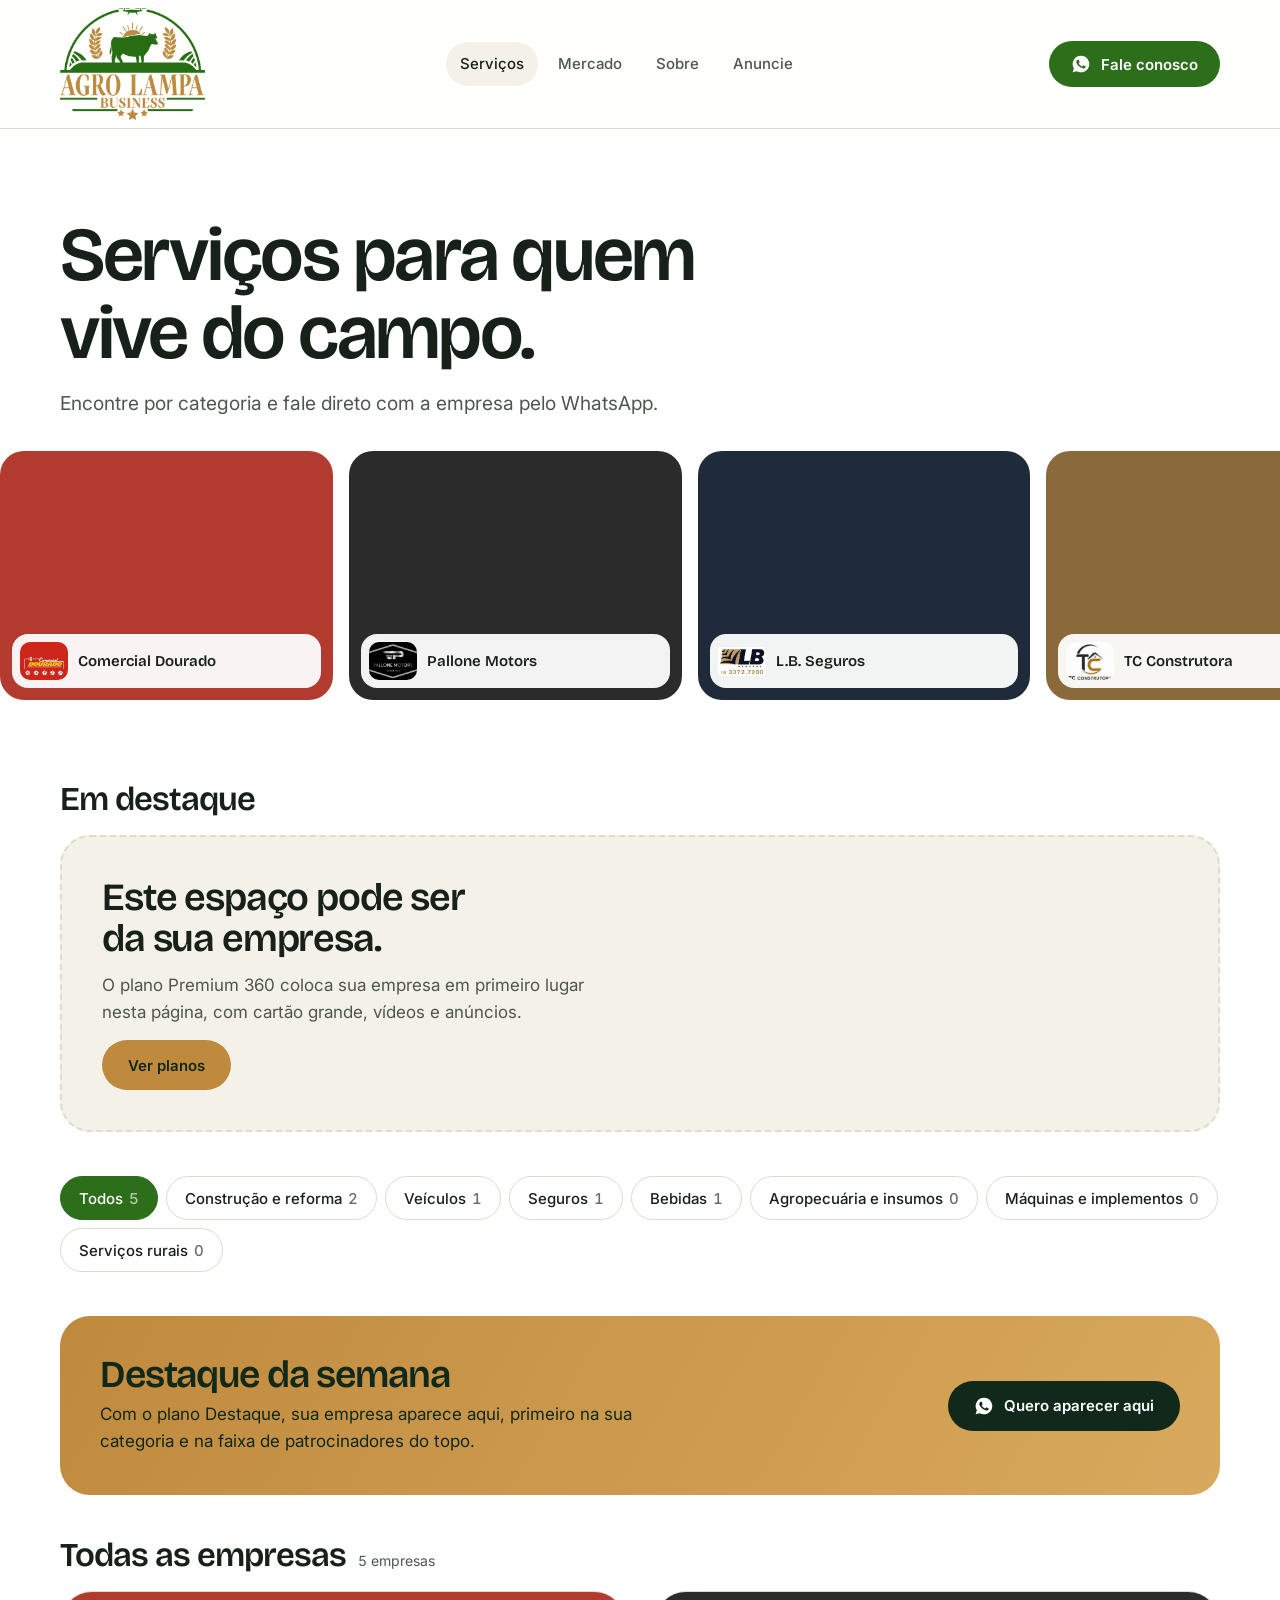
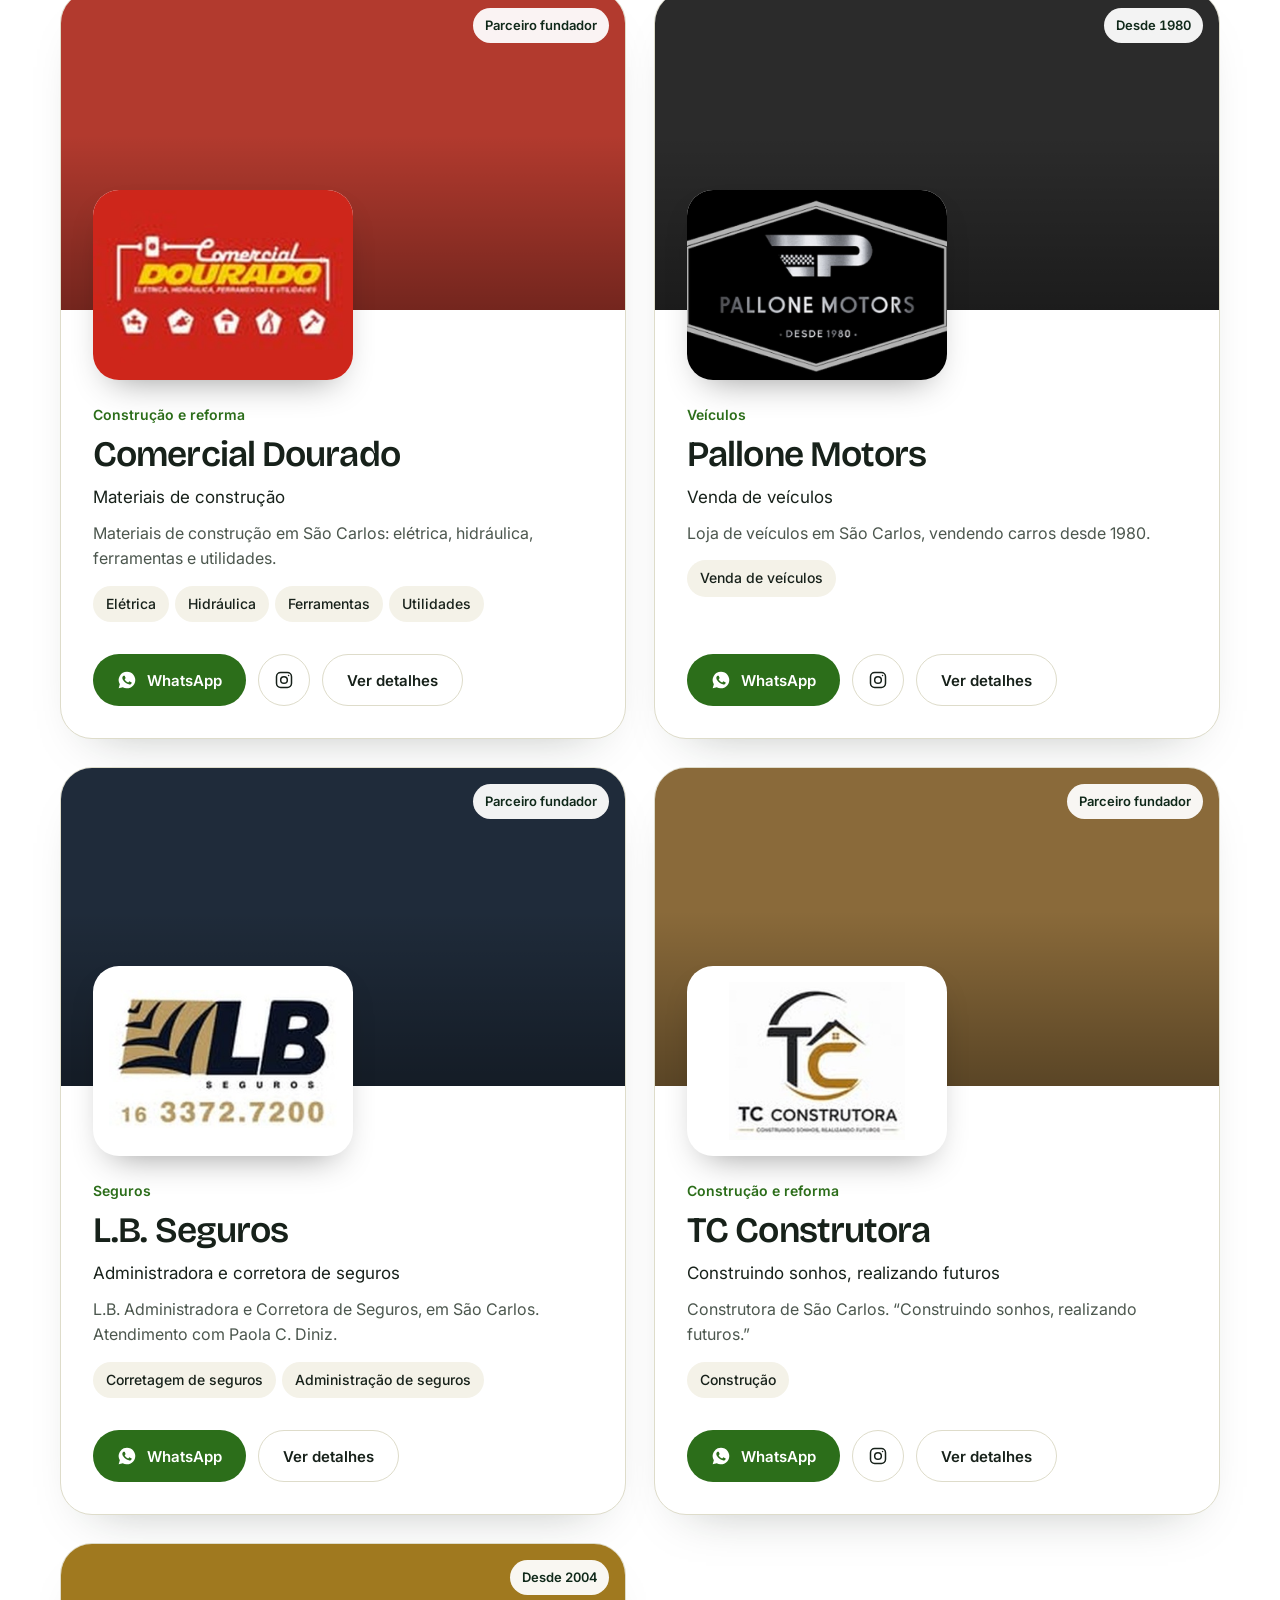
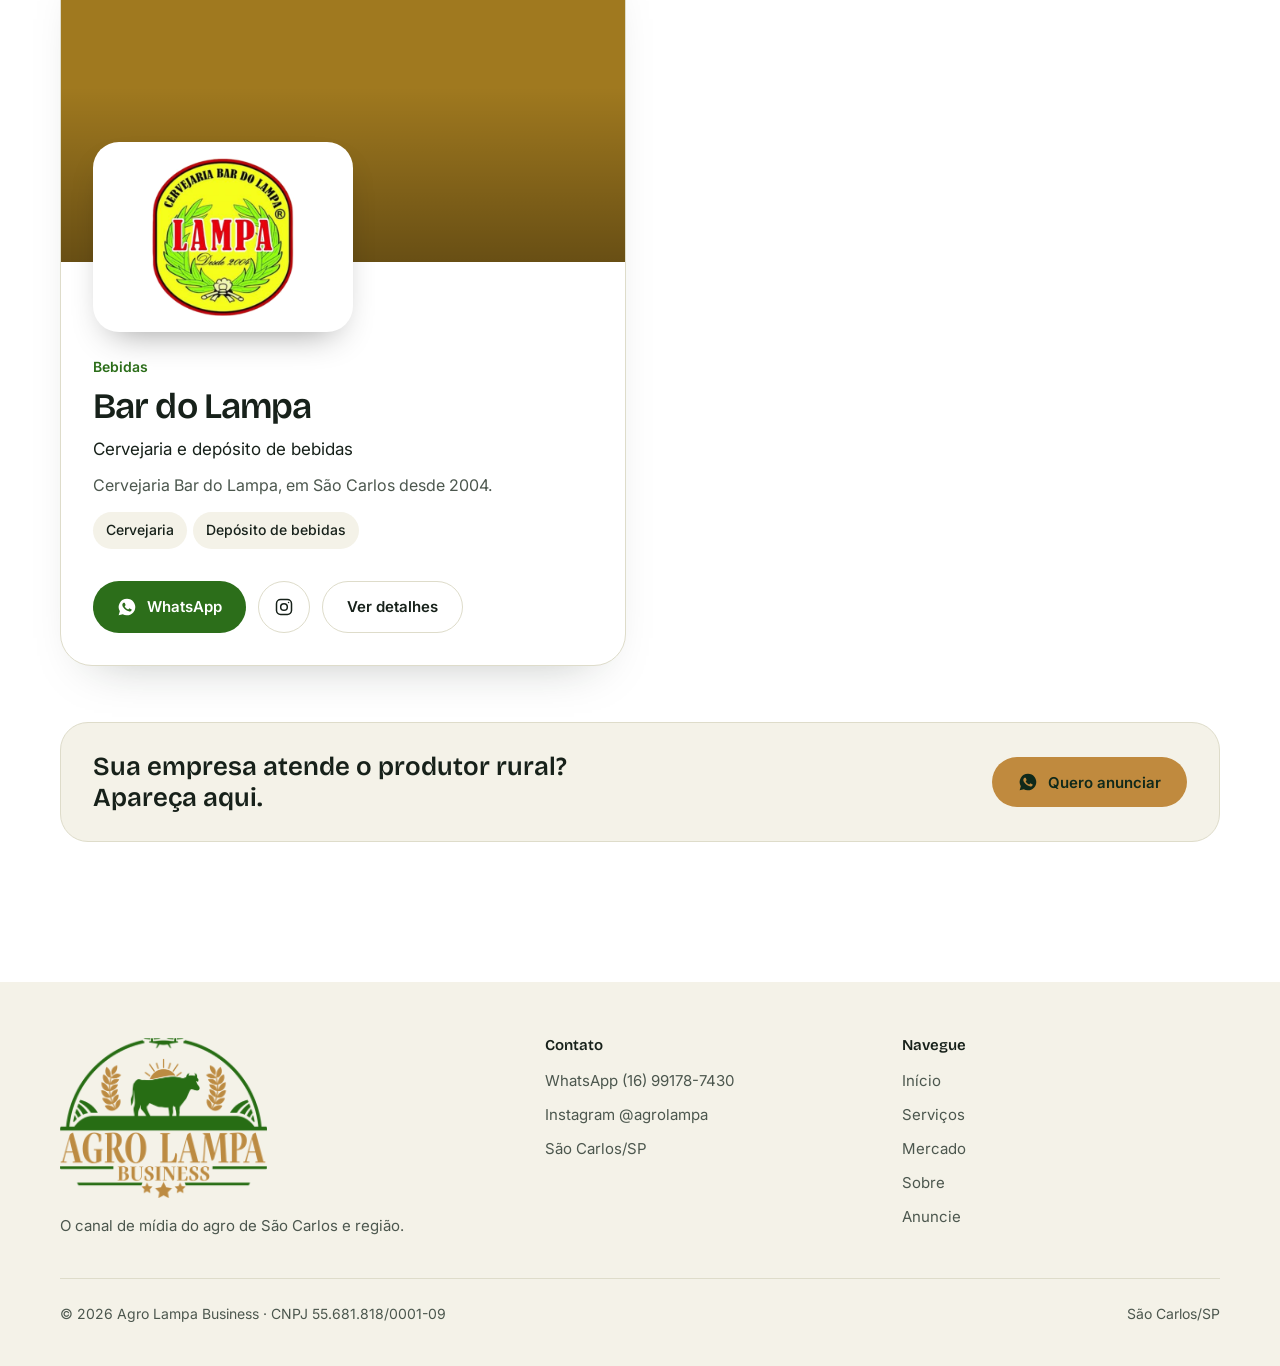
==== commit 0626ae82: "Remove a faixa de patrocinadores da página de serviços Co-Authored-By: Claude Opus 5.5 <noreply@anth" ====
--- a/servicos.html
+++ b/servicos.html
@@ -47,12 +47,6 @@
 </header>
 
 <main>
-<section class="faixa-patro" aria-label="Patrocinadores">
-  <div class="wrap">
-    <p class="faixa-rotulo">Patrocinadores em destaque</p>
-    <div class="faixa-janela"><div class="faixa-trilha" id="faixa-trilha"></div></div>
-  </div>
-</section>
 
 <section class="cabeca">
   <div class="wrap">
--- a/estilo.css
+++ b/estilo.css
@@ -390,3 +390,37 @@
 .vazio p{color:rgba(244,242,232,.82)}
 .vazio[hidden]{display:none}
 .faixa-patro.no-topo{border-top:0}
+
+/* v5.1: cartões de empresa maiores */
+.grade-cat{grid-template-columns:repeat(auto-fill,minmax(min(100%,500px),1fr));gap:28px}
+.parceiro{border-radius:32px}
+.parceiro .p-foto{aspect-ratio:16/9}
+.parceiro .p-logo{width:260px;height:190px;margin:-120px 32px 0;border-radius:26px;padding:16px}
+.parceiro .p-logo.cheio{padding:0}
+.parceiro .p-corpo{padding:24px 32px 32px;gap:10px}
+.parceiro .p-corpo h4{font-size:clamp(30px,2.8vw,40px)}
+.parceiro .p-cat{font-size:14px}
+.parceiro .p-seg{font-size:17px;color:var(--tinta)}
+.p-resumo{font-size:16px;color:var(--tinta-suave);max-width:52ch}
+.parceiro .chips li{font-size:14px;padding:7px 13px}
+.parceiro .p-acoes{padding-top:22px;gap:12px}
+.parceiro .p-acoes .btn{min-height:52px;padding:14px 24px;font-size:15px}
+.parceiro .p-acoes .redondo{width:52px;min-width:52px;padding:0}
+@media (max-width:620px){.parceiro .p-logo{width:200px;height:150px;margin:-96px 20px 0}.parceiro .p-corpo{padding:20px 20px 24px}.parceiro .p-acoes .btn{padding:14px 18px}}
+
+/* v5.2: página de serviços com fundo branco */
+.servicos,.cabeca,.fotos-passando{background:var(--branco);color:var(--tinta)}
+.cabeca p{color:var(--tinta-suave)}
+.servicos-topo p{color:var(--tinta-suave)}
+.filtro{border-color:var(--linha);color:var(--tinta)}
+.filtro:hover{border-color:var(--tinta)}
+.filtro[aria-pressed="true"]{background:var(--folha);color:#fff;border-color:var(--folha)}
+.titulo-bloco span{color:var(--tinta-suave)}
+.vaga{border-color:var(--linha);background:var(--canvas)}
+.vaga p{color:var(--tinta-suave)}
+.vazio{border-color:var(--linha);background:var(--canvas)}
+.vazio p{color:var(--tinta-suave)}
+.convite{background:var(--canvas);border-color:var(--linha)}
+.parceiro{box-shadow:0 24px 50px -34px rgba(23,33,26,.35);border:1px solid var(--linha)}
+.parceiro:hover{box-shadow:0 34px 60px -34px rgba(23,33,26,.45)}
+.destaque-card{box-shadow:0 24px 50px -34px rgba(23,33,26,.35);border:1px solid var(--linha)}
